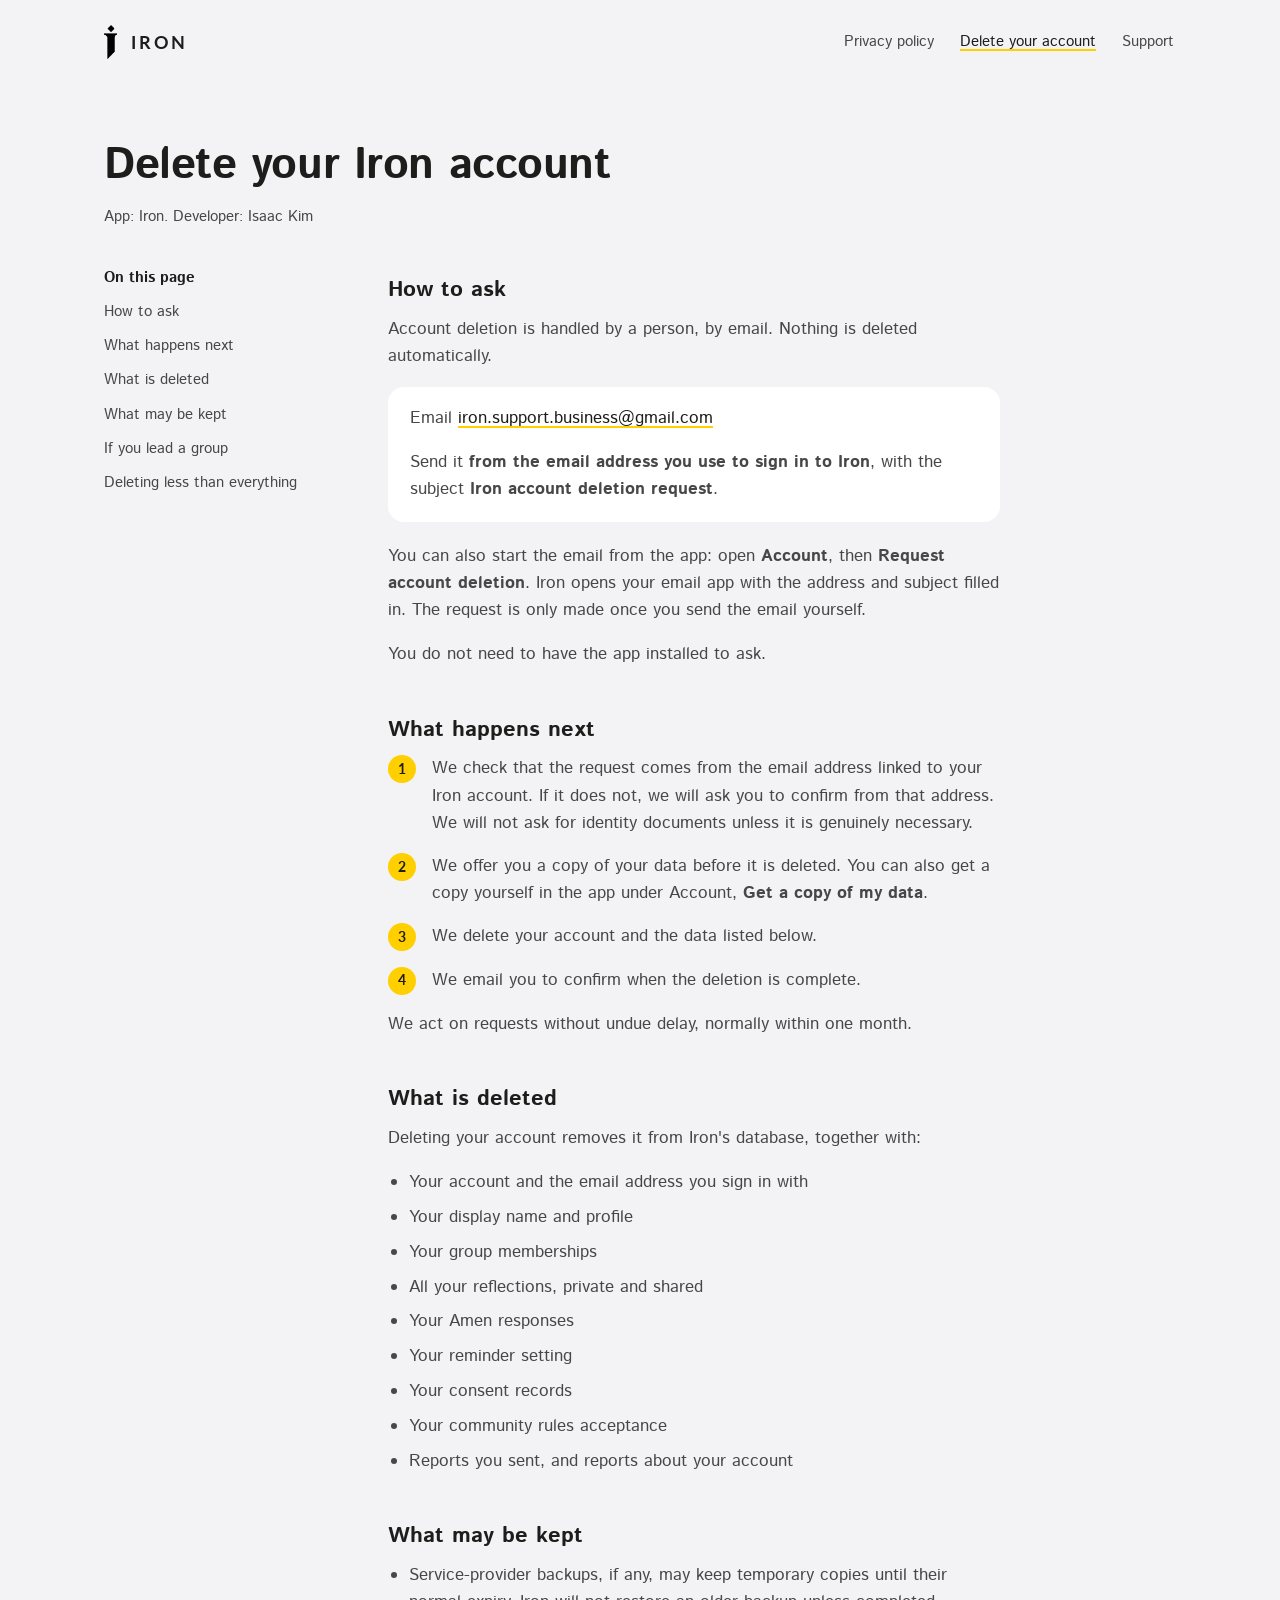
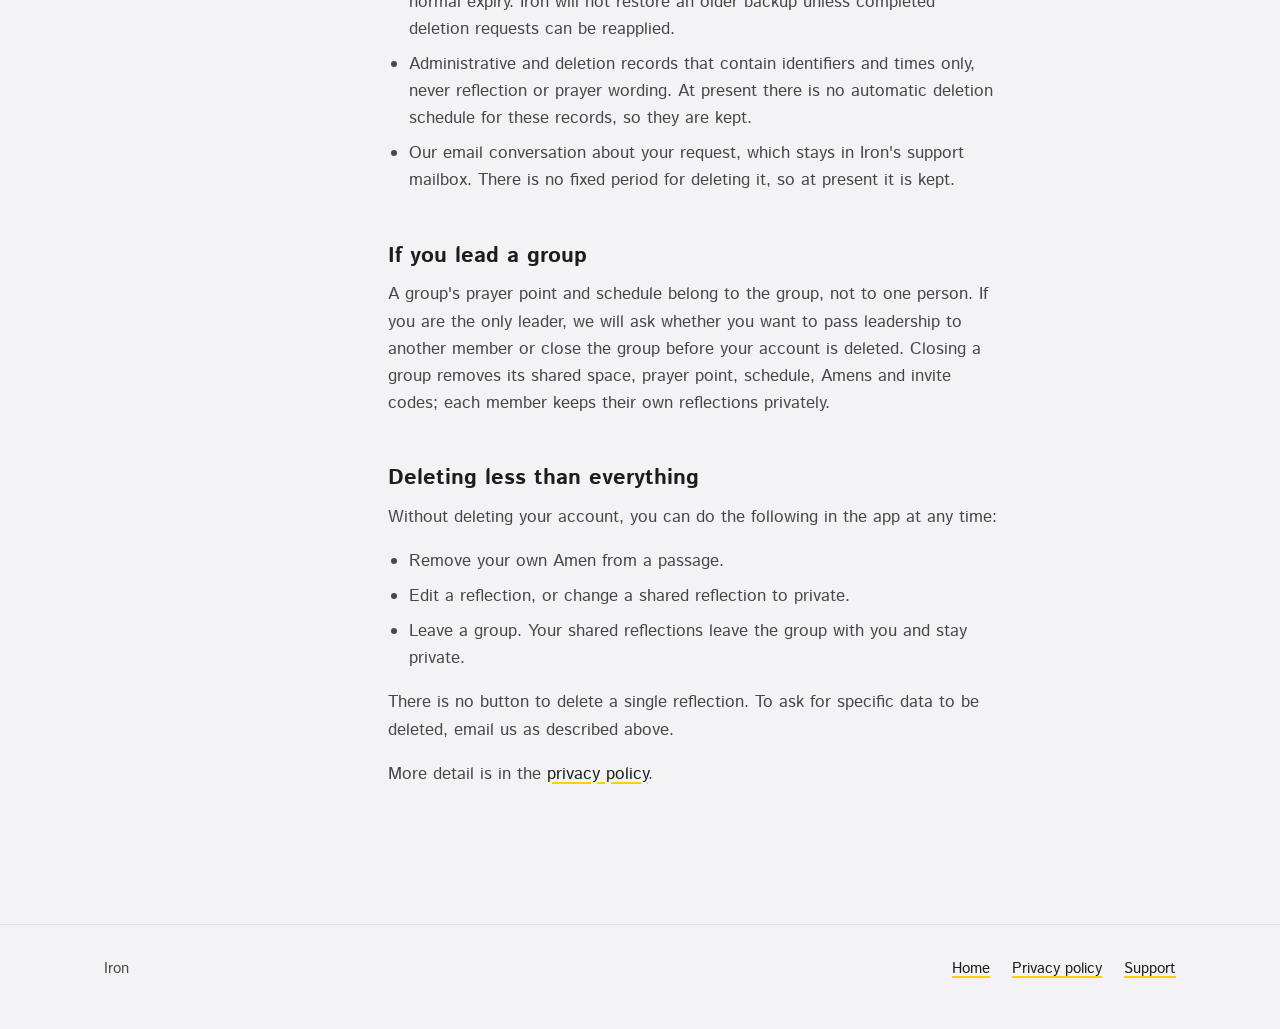
==== delete-account.html @ f94b92c8 "Publish Iron's public information, privacy policy and account-deletion pages Static site only: three" ====
<!doctype html>
<html lang="en">
<head>
<meta charset="utf-8">
<meta name="viewport" content="width=device-width, initial-scale=1">
<title>Delete your Iron account</title>
<meta name="description" content="How to ask for your Iron account and data to be deleted.">
<link rel="icon" type="image/png" href="assets/favicon.png">
<link rel="stylesheet" href="assets/site.css">
</head>
<body>
<a class="skip-link" href="#main">Skip to content</a>

<header class="site-header">
  <div class="wrap">
    <a class="brand" href="index.html" aria-label="Iron home">
      <img src="assets/logo.png" alt="" width="357" height="900">
      <span class="wordmark">Iron</span>
    </a>
    <nav class="site-nav" aria-label="Main">
      <ul>
        <li><a href="privacy.html">Privacy policy</a></li>
        <li><a href="delete-account.html" aria-current="page">Delete your account</a></li>
        <li><a href="index.html#support">Support</a></li>
      </ul>
    </nav>
  </div>
</header>

<main id="main">
  <div class="wrap doc-header">
    <h1>Delete your Iron account</h1>
    <p class="doc-meta">App: Iron. Developer: Isaac Kim</p>
  </div>

  <div class="wrap doc">
    <nav class="toc" aria-labelledby="toc-title">
      <h2 id="toc-title">On this page</h2>
      <ol>
        <li><a href="#request">How to ask</a></li>
        <li><a href="#next">What happens next</a></li>
        <li><a href="#deleted">What is deleted</a></li>
        <li><a href="#kept">What may be kept</a></li>
        <li><a href="#leaders">If you lead a group</a></li>
        <li><a href="#partial">Deleting less than everything</a></li>
      </ol>
    </nav>

    <div class="prose">

      <section id="request">
        <h2>How to ask</h2>
        <p>Account deletion is handled by a person, by email. Nothing is deleted automatically.</p>
        <div class="callout">
          <p>Email <a href="mailto:iron.support.business@gmail.com?subject=Iron%20account%20deletion%20request">iron.support.business@gmail.com</a></p>
          <p>Send it <strong>from the email address you use to sign in to Iron</strong>, with the subject <strong>Iron account deletion request</strong>.</p>
        </div>
        <p>You can also start the email from the app: open <strong>Account</strong>, then <strong>Request account deletion</strong>. Iron opens your email app with the address and subject filled in. The request is only made once you send the email yourself.</p>
        <p>You do not need to have the app installed to ask.</p>
      </section>

      <section id="next">
        <h2>What happens next</h2>
        <ol class="steps">
          <li>We check that the request comes from the email address linked to your Iron account. If it does not, we will ask you to confirm from that address. We will not ask for identity documents unless it is genuinely necessary.</li>
          <li>We offer you a copy of your data before it is deleted. You can also get a copy yourself in the app under Account, <strong>Get a copy of my data</strong>.</li>
          <li>We delete your account and the data listed below.</li>
          <li>We email you to confirm when the deletion is complete.</li>
        </ol>
        <p>We act on requests without undue delay, normally within one month.</p>
      </section>

      <section id="deleted">
        <h2>What is deleted</h2>
        <p>Deleting your account removes it from Iron's database, together with:</p>
        <ul>
          <li>Your account and the email address you sign in with</li>
          <li>Your display name and profile</li>
          <li>Your group memberships</li>
          <li>All your reflections, private and shared</li>
          <li>Your Amen responses</li>
          <li>Your reminder setting</li>
          <li>Your consent records</li>
          <li>Your community rules acceptance</li>
          <li>Reports you sent, and reports about your account</li>
        </ul>
      </section>

      <section id="kept">
        <h2>What may be kept</h2>
        <ul>
          <li>Service-provider backups, if any, may keep temporary copies until their normal expiry. Iron will not restore an older backup unless completed deletion requests can be reapplied.</li>
          <li>Administrative and deletion records that contain identifiers and times only, never reflection or prayer wording. At present there is no automatic deletion schedule for these records, so they are kept.</li>
          <li>Our email conversation about your request, which stays in Iron's support mailbox. There is no fixed period for deleting it, so at present it is kept.</li>
        </ul>
      </section>

      <section id="leaders">
        <h2>If you lead a group</h2>
        <p>A group's prayer point and schedule belong to the group, not to one person. If you are the only leader, we will ask whether you want to pass leadership to another member or close the group before your account is deleted. Closing a group removes its shared space, prayer point, schedule, Amens and invite codes; each member keeps their own reflections privately.</p>
      </section>

      <section id="partial">
        <h2>Deleting less than everything</h2>
        <p>Without deleting your account, you can do the following in the app at any time:</p>
        <ul>
          <li>Remove your own Amen from a passage.</li>
          <li>Edit a reflection, or change a shared reflection to private.</li>
          <li>Leave a group. Your shared reflections leave the group with you and stay private.</li>
        </ul>
        <p>There is no button to delete a single reflection. To ask for specific data to be deleted, email us as described above.</p>
        <p>More detail is in the <a href="privacy.html">privacy policy</a>.</p>
      </section>

    </div>
  </div>
</main>

<footer class="site-footer">
  <div class="wrap">
    <p>Iron</p>
    <ul>
      <li><a href="index.html">Home</a></li>
      <li><a href="privacy.html">Privacy policy</a></li>
      <li><a href="index.html#support">Support</a></li>
    </ul>
  </div>
</footer>
</body>
</html>
---- assets/site.css ----
@font-face {
  font-family: "Istok Web";
  src: url("fonts/istok-web-400.woff") format("woff");
  font-weight: 400;
  font-style: normal;
  font-display: swap;
}
@font-face {
  font-family: "Istok Web";
  src: url("fonts/istok-web-400-italic.woff") format("woff");
  font-weight: 400;
  font-style: italic;
  font-display: swap;
}
@font-face {
  font-family: "Istok Web";
  src: url("fonts/istok-web-700.woff") format("woff");
  font-weight: 700;
  font-style: normal;
  font-display: swap;
}
@font-face {
  font-family: "Lato";
  src: url("fonts/lato-700.woff") format("woff");
  font-weight: 700;
  font-style: normal;
  font-display: swap;
}

:root {
  
  --bg: #f3f3f5;
  --card: #ffffff;
  --card-dark: #2c2c2a;
  --input: #ebebeb;
  --yellow: #ffcf00;
  --yellow-soft: #f8d64e;
  --ink: #1d1d1b;
  --charcoal: #474747;
  --muted: #888880; 
  --muted-on-dark: #9e9c94;
  --on-dark: #f3f3f5;
  --hairline: #e3e3e0;
  --danger: #b4534b;

  
  --r-card: 28px;
  --r-card-lg: 36px;
  --r-card-sm: 16px;
  --r-pill: 999px;
  --screen: 24px;
  --gap: 12px;

  --font-body: "Istok Web", "Segoe UI", Roboto, "Helvetica Neue", Arial, sans-serif;
  --font-button: "Lato", "Istok Web", "Segoe UI", Roboto, Arial, sans-serif;

  --measure: 68ch;
  --page: 1120px;
  --ease: cubic-bezier(0.16, 1, 0.3, 1);

  color-scheme: light; 
}

*,
*::before,
*::after {
  box-sizing: border-box;
}

html {
  -webkit-text-size-adjust: 100%;
  text-size-adjust: 100%;
}

body {
  margin: 0;
  background: var(--bg);
  color: var(--charcoal);
  font-family: var(--font-body);
  font-size: 1.0625rem;
  line-height: 1.6;
  text-rendering: optimizeLegibility;
}

img {
  max-width: 100%;
  height: auto;
  display: block;
}

a {
  color: var(--ink);
  text-decoration-line: underline;
  text-decoration-color: var(--yellow);
  text-decoration-thickness: 2px;
  text-underline-offset: 3px;
}
a:hover {
  text-decoration-color: var(--ink);
}
:focus-visible {
  outline: 3px solid var(--ink);
  outline-offset: 3px;
  border-radius: 4px;
}

h1,
h2,
h3 {
  color: var(--ink);
  font-weight: 700;
  line-height: 1.2;
  margin: 0;
  text-wrap: balance;
}
p {
  margin: 0 0 1em;
}

.skip-link {
  position: absolute;
  left: 16px;
  top: -60px;
  background: var(--card);
  padding: 8px 16px;
  border-radius: var(--r-pill);
  z-index: 20;
}
.skip-link:focus {
  top: 12px;
}

.wrap {
  width: 100%;
  max-width: var(--page);
  margin: 0 auto;
  padding-inline: var(--screen);
}

.site-header {
  padding-block: 18px;
}
.site-header .wrap {
  display: flex;
  align-items: center;
  justify-content: space-between;
  gap: 16px 24px;
  flex-wrap: wrap;
  min-height: 48px;
}
.brand {
  display: inline-flex;
  align-items: center;
  gap: 14px;
  text-decoration: none;
  color: var(--ink);
}
.brand img {
  height: 34px;
  width: auto;
}
.wordmark {
  font-family: var(--font-button);
  font-weight: 700;
  text-transform: uppercase;
  font-size: 1.125rem;
  letter-spacing: 0.14em; 
}
.site-nav ul {
  display: flex;
  gap: 6px 22px;
  flex-wrap: wrap;
  list-style: none;
  margin: 0;
  padding: 0;
}
.site-nav a {
  display: inline-block;
  padding: 10px 2px;
  text-decoration: none;
  color: var(--charcoal);
  font-size: 0.9375rem;
}
.site-nav a:hover,
.site-nav a[aria-current="page"] {
  color: var(--ink);
  text-decoration: underline;
  text-decoration-color: var(--yellow);
  text-decoration-thickness: 2px;
}

.pill {
  display: inline-flex;
  align-items: center;
  justify-content: center;
  min-height: 48px;
  padding: 15px 32px;
  border-radius: var(--r-pill);
  font-family: var(--font-button);
  font-weight: 700;
  font-size: 0.9375rem;
  line-height: 1.2;
  white-space: nowrap;
  text-decoration: none;
  color: var(--charcoal);
  background: var(--yellow-soft);
  transition: transform 0.2s var(--ease), opacity 0.2s var(--ease);
}
.pill:active {
  transform: scale(0.98);
  opacity: 0.8;
}
.pill--white {
  background: var(--card);
  box-shadow: inset 0 0 0 1px var(--hairline);
}
.pill-row {
  display: flex;
  gap: var(--gap);
  flex-wrap: wrap;
}

.hero {
  padding-block: clamp(24px, 6vw, 72px) clamp(48px, 8vw, 96px);
}
.hero .wrap {
  display: grid;
  grid-template-columns: minmax(0, 1.15fr) minmax(0, 1fr);
  gap: clamp(32px, 6vw, 80px);
  align-items: center;
}
.hero h1 {
  font-size: clamp(2.1rem, 4.4vw, 3.4rem);
  letter-spacing: -0.015em;
  line-height: 1.12;
  max-width: 14ch;
}
.hero .lede {
  margin: 20px 0 32px;
  font-size: 1.1875rem;
  max-width: 40ch;
}
.quote-card {
  margin: 0;
  background: var(--card-dark);
  color: var(--on-dark);
  border-radius: var(--r-card);
  padding: clamp(28px, 4vw, 44px);
  display: grid;
  gap: 28px;
  justify-items: start;
}
.quote-card img {
  height: 76px;
  width: auto;
  filter: invert(96%);
}
.quote-card blockquote {
  margin: 0;
  font-style: italic;
  font-size: clamp(1.25rem, 2.2vw, 1.5rem);
  line-height: 1.5;
  color: var(--on-dark);
}
.quote-card .label {
  color: var(--yellow);
  font-size: 0.875rem;
}

@media (prefers-reduced-motion: no-preference) {
  .rise {
    animation: rise 0.7s var(--ease) both;
  }
  .rise--late {
    animation-delay: 0.12s;
  }
  @keyframes rise {
    from {
      opacity: 0;
      transform: translateY(12px);
    }
    to {
      opacity: 1;
      transform: none;
    }
  }
}

.section {
  padding-block: clamp(48px, 7vw, 88px);
}
.section h2 {
  font-size: clamp(1.6rem, 2.8vw, 2.1rem);
  margin-bottom: 14px;
}
.section-intro {
  max-width: var(--measure);
  margin-bottom: 36px;
}

.roles {
  display: grid;
  grid-template-columns: repeat(2, minmax(0, 1fr));
  gap: var(--gap);
}
.role {
  background: var(--card);
  border-radius: var(--r-card);
  padding: clamp(24px, 3vw, 36px);
}
.role h3 {
  font-size: 1.25rem;
  margin-bottom: 18px;
}
.role ol {
  margin: 0;
  padding: 0;
  list-style: none;
  counter-reset: step;
  display: grid;
  gap: 14px;
}
.role li {
  counter-increment: step;
  display: grid;
  grid-template-columns: 32px 1fr;
  gap: 12px;
  align-items: baseline;
}
.role li::before {
  content: counter(step);
  font-family: var(--font-button);
  font-weight: 700;
  font-size: 0.875rem;
  color: var(--ink);
  background: var(--yellow);
  border-radius: var(--r-pill);
  width: 28px;
  height: 28px;
  display: inline-grid;
  place-items: center;
  transform: translateY(-2px);
}

.leave-out {
  border-top: 1px solid var(--hairline);
}
.leave-out .wrap {
  display: grid;
  grid-template-columns: minmax(0, 1fr) minmax(0, 1.2fr);
  gap: clamp(24px, 5vw, 64px);
  align-items: start;
}
.chips {
  display: flex;
  flex-wrap: wrap;
  gap: 10px;
  list-style: none;
  padding: 0;
  margin: 6px 0 0;
}
.chips li {
  background: var(--card);
  border-radius: var(--r-pill);
  padding: 8px 18px;
  font-size: 0.9375rem;
  color: var(--ink);
}

.brief {
  background: var(--card);
  border-radius: var(--r-card-lg);
  padding: clamp(28px, 5vw, 56px);
  display: grid;
  grid-template-columns: minmax(0, 1fr) minmax(0, 1fr);
  gap: clamp(24px, 5vw, 64px);
}
.brief dl {
  margin: 0;
  display: grid;
  gap: 20px;
}
.brief dt {
  color: var(--ink);
  font-weight: 700;
}
.brief dd {
  margin: 2px 0 0;
}

.support {
  max-width: var(--measure);
}
.support h3 {
  font-size: 1.125rem;
  margin: 28px 0 6px;
}

.doc-header {
  padding-block: clamp(24px, 5vw, 56px) 8px;
}
.doc-header h1 {
  font-size: clamp(2rem, 4vw, 2.75rem);
  letter-spacing: -0.01em;
  margin-bottom: 12px;
}
.doc-meta {
  color: var(--charcoal);
  font-size: 0.9375rem;
  margin: 0;
}

.doc {
  display: grid;
  grid-template-columns: 220px minmax(0, var(--measure));
  gap: clamp(24px, 5vw, 72px);
  padding-block: 32px 96px;
  align-items: start;
}
.toc {
  position: sticky;
  top: 24px;
  font-size: 0.9375rem;
}
.toc h2 {
  font-size: 0.9375rem;
  margin-bottom: 10px;
}
.toc ol {
  list-style: none;
  margin: 0;
  padding: 0;
  display: grid;
  gap: 4px;
}
.toc a {
  display: block;
  padding: 5px 0;
  text-decoration: none;
  color: var(--charcoal);
  line-height: 1.35;
}
.toc a:hover {
  color: var(--ink);
  text-decoration: underline;
  text-decoration-color: var(--yellow);
}

.prose {
  text-align: left;
  min-width: 0;
}
.prose section {
  scroll-margin-top: 24px;
  padding-top: 8px;
  margin-bottom: 40px;
}
.prose h2 {
  font-size: 1.4rem;
  margin-bottom: 12px;
}
.prose h3 {
  font-size: 1.0625rem;
  margin: 20px 0 6px;
}
.prose ul,
.prose ol {
  padding-left: 1.25em;
  margin: 0 0 1em;
}
.prose li {
  margin-bottom: 0.45em;
}
.prose li::marker {
  color: var(--charcoal);
}
.callout {
  background: var(--card);
  border-radius: var(--r-card-sm);
  padding: 18px 22px;
  margin: 0 0 1.25em;
}
.callout > :last-child {
  margin-bottom: 0;
}
.steps {
  counter-reset: s;
  list-style: none;
  padding-left: 0 !important;
}
.steps > li {
  counter-increment: s;
  position: relative;
  padding-left: 44px;
  margin-bottom: 16px;
}
.steps > li::before {
  content: counter(s);
  position: absolute;
  left: 0;
  top: 0;
  width: 28px;
  height: 28px;
  border-radius: var(--r-pill);
  background: var(--yellow);
  color: var(--ink);
  font-family: var(--font-button);
  font-weight: 700;
  font-size: 0.875rem;
  display: grid;
  place-items: center;
}

.table-scroll {
  overflow-x: auto;
  margin: 0 0 1.25em;
  background: var(--card);
  border-radius: var(--r-card-sm);
}
table {
  border-collapse: collapse;
  width: 100%;
  min-width: 560px;
  font-size: 0.9375rem;
  line-height: 1.5;
}
th,
td {
  text-align: left;
  vertical-align: top;
  padding: 12px 16px;
}
thead th {
  color: var(--ink);
  border-bottom: 1px solid var(--hairline);
}
tbody tr + tr td,
tbody tr + tr th {
  border-top: 1px solid var(--hairline);
}
tbody th {
  color: var(--ink);
  font-weight: 700;
}

code,
.mono {
  font-family: ui-monospace, "SF Mono", Menlo, Consolas, monospace;
  font-size: 0.9em;
  background: var(--input);
  border-radius: 6px;
  padding: 1px 6px;
  overflow-wrap: anywhere;
}

.site-footer {
  border-top: 1px solid var(--hairline);
  padding-block: 32px 48px;
  font-size: 0.9375rem;
}
.site-footer .wrap {
  display: flex;
  flex-wrap: wrap;
  gap: 12px 32px;
  justify-content: space-between;
  align-items: center;
}
.site-footer ul {
  display: flex;
  flex-wrap: wrap;
  gap: 8px 22px;
  list-style: none;
  margin: 0;
  padding: 0;
}
.site-footer p {
  margin: 0;
}

@media (max-width: 767px) {
  :root {
    --screen: 20px;
  }
  .hero .wrap,
  .roles,
  .leave-out .wrap,
  .brief,
  .doc {
    grid-template-columns: minmax(0, 1fr);
  }
  .hero h1 {
    max-width: none;
  }
  .quote-card img {
    height: 56px;
  }
  .toc {
    position: static;
    background: var(--card);
    border-radius: var(--r-card-sm);
    padding: 16px 20px;
  }
  .pill {
    white-space: normal;
    text-align: center;
  }
}

@media (max-width: 380px) {
  :root {
    --screen: 16px;
  }
  .pill-row .pill {
    width: 100%;
  }
}

@media print {
  .site-nav,
  .toc,
  .skip-link {
    display: none;
  }
  body {
    background: #fff;
  }
}
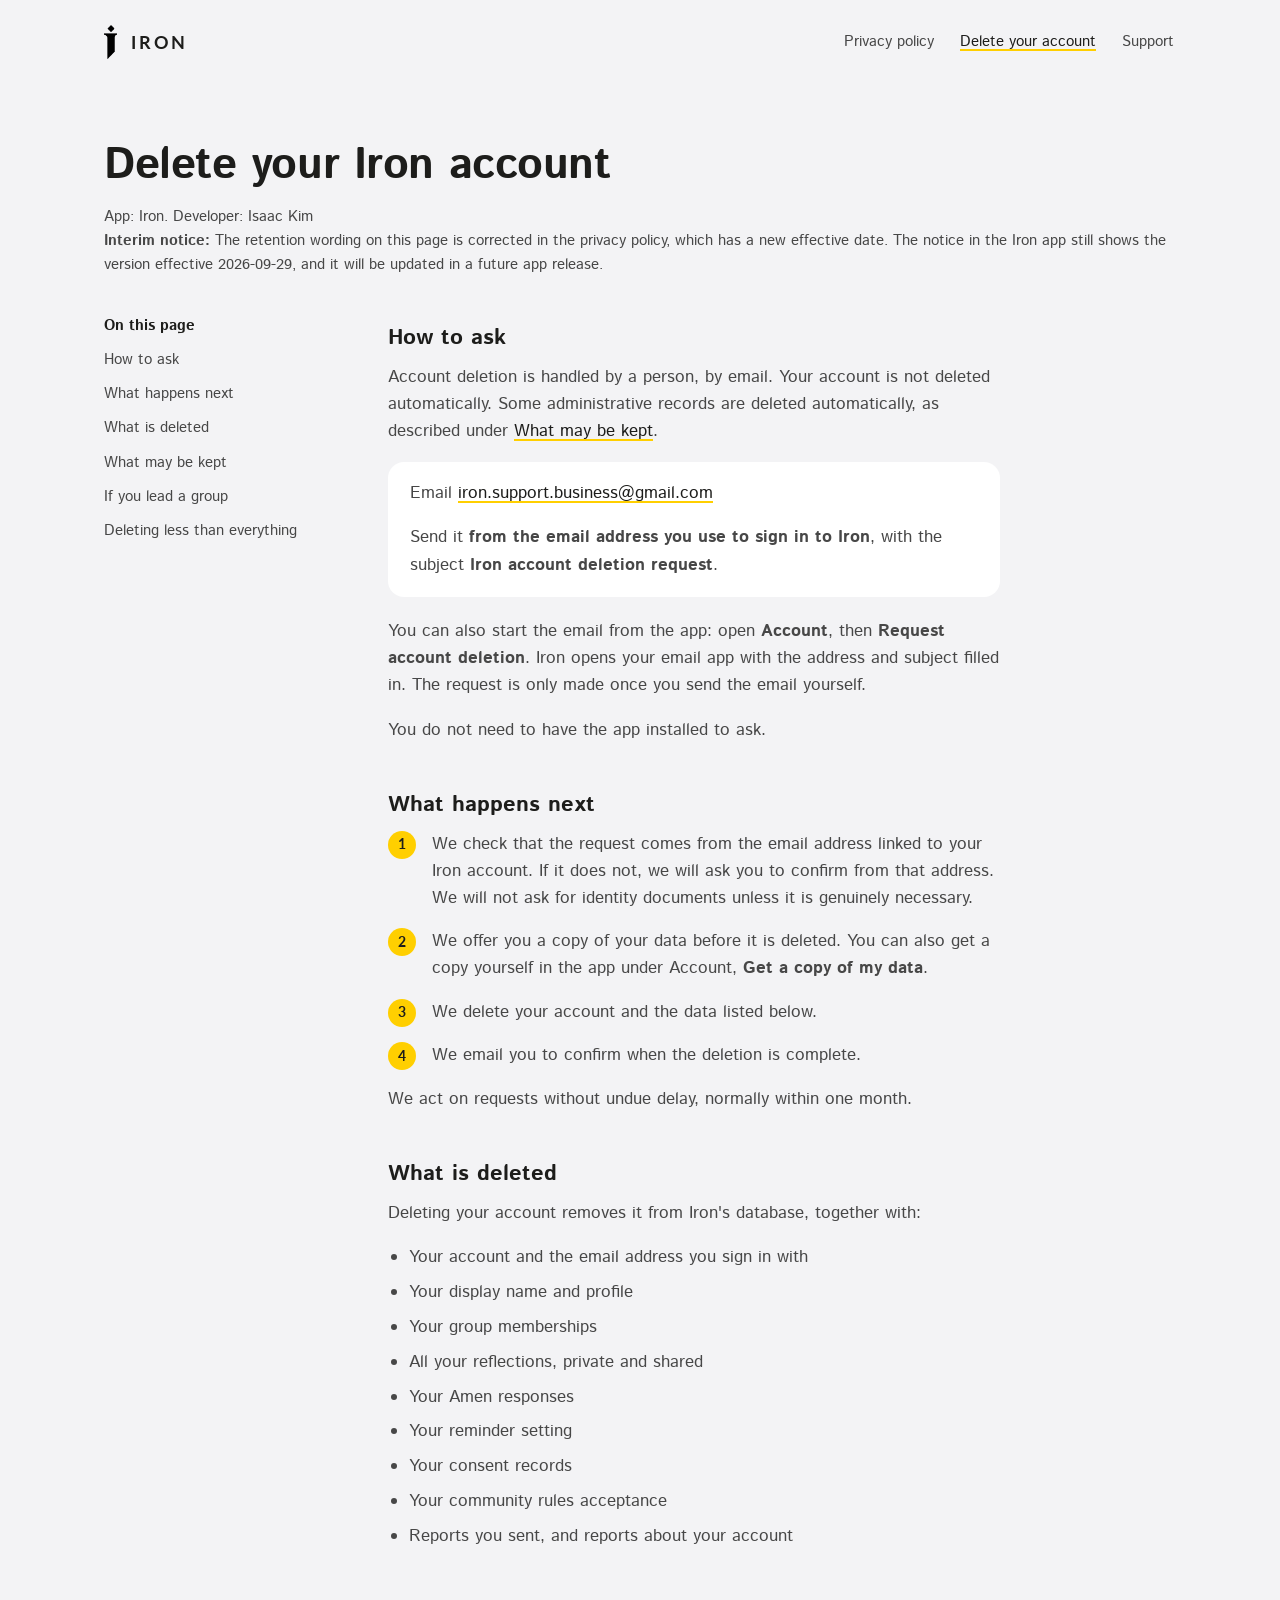
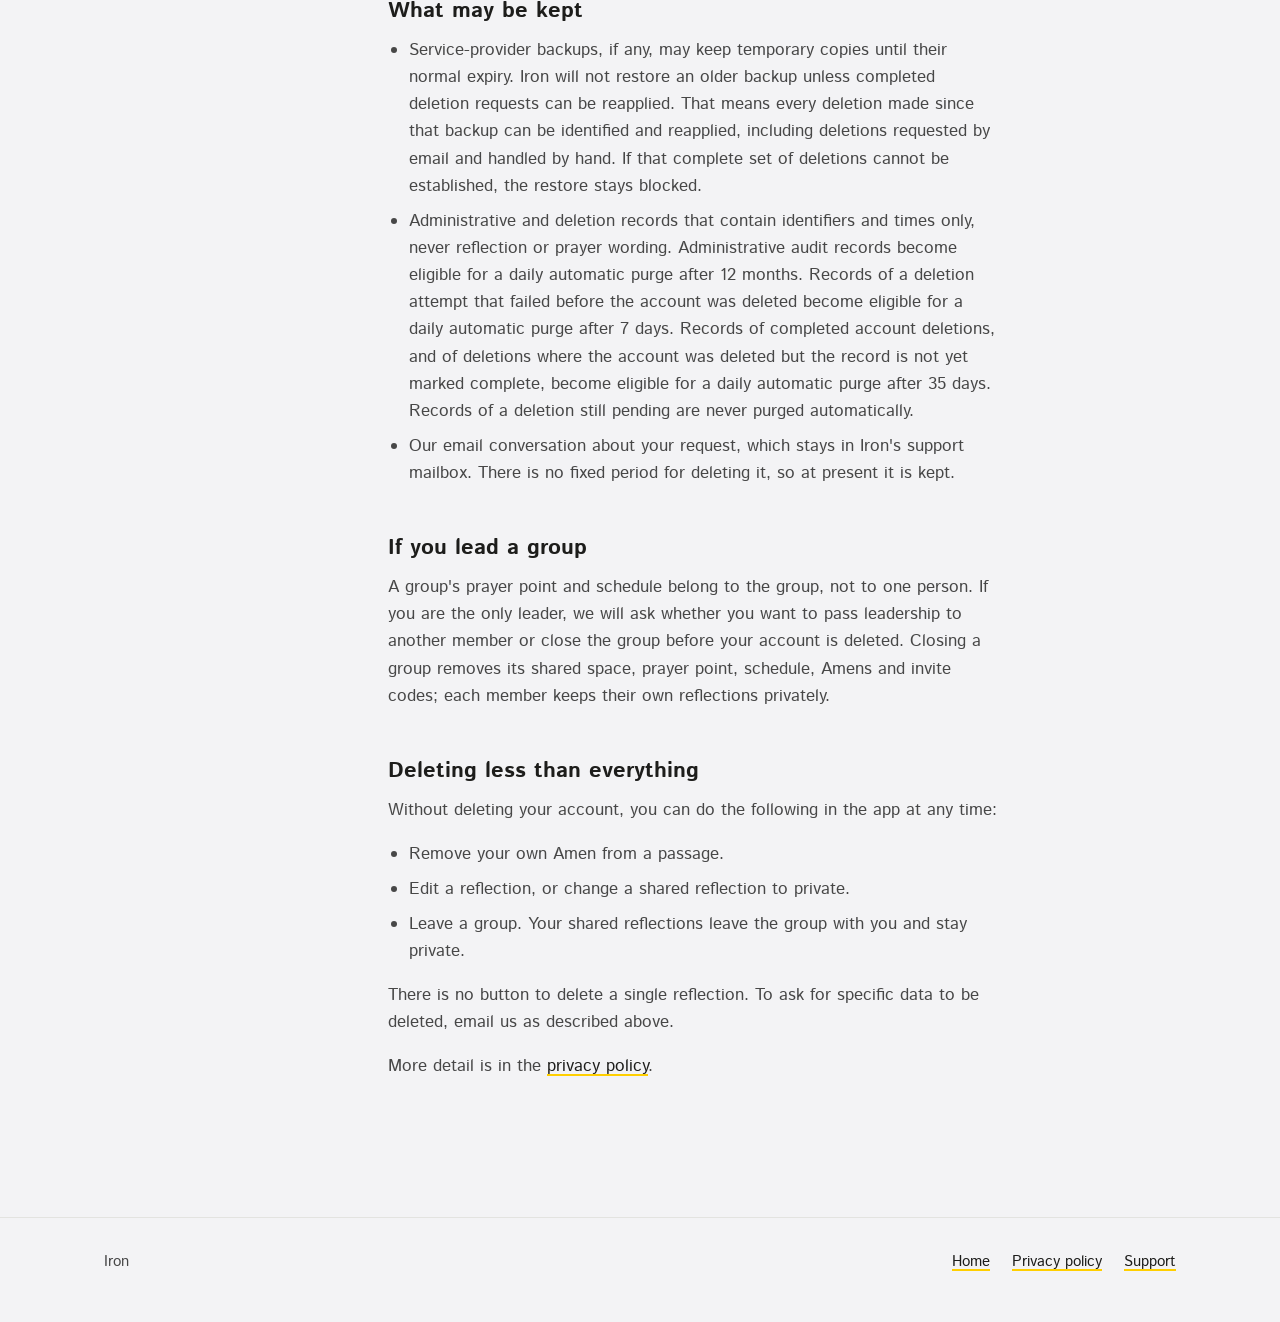
==== commit 98d65716: "Publish factual retention correction and interim app-notice note - Retention wording now states dail" ====
--- a/delete-account.html
+++ b/delete-account.html
@@ -31,6 +31,7 @@
   <div class="wrap doc-header">
     <h1>Delete your Iron account</h1>
     <p class="doc-meta">App: Iron. Developer: Isaac Kim</p>
+    <p class="doc-meta"><strong>Interim notice:</strong> The retention wording on this page is corrected in the privacy policy, which has a new effective date. The notice in the Iron app still shows the version effective 2026-09-29, and it will be updated in a future app release.</p>
   </div>
 
   <div class="wrap doc">
@@ -50,7 +51,7 @@
 
       <section id="request">
         <h2>How to ask</h2>
-        <p>Account deletion is handled by a person, by email. Nothing is deleted automatically.</p>
+        <p>Account deletion is handled by a person, by email. Your account is not deleted automatically. Some administrative records are deleted automatically, as described under <a href="#kept">What may be kept</a>.</p>
         <div class="callout">
           <p>Email <a href="mailto:iron.support.business@gmail.com?subject=Iron%20account%20deletion%20request">iron.support.business@gmail.com</a></p>
           <p>Send it <strong>from the email address you use to sign in to Iron</strong>, with the subject <strong>Iron account deletion request</strong>.</p>
@@ -89,8 +90,8 @@
       <section id="kept">
         <h2>What may be kept</h2>
         <ul>
-          <li>Service-provider backups, if any, may keep temporary copies until their normal expiry. Iron will not restore an older backup unless completed deletion requests can be reapplied.</li>
-          <li>Administrative and deletion records that contain identifiers and times only, never reflection or prayer wording. At present there is no automatic deletion schedule for these records, so they are kept.</li>
+          <li>Service-provider backups, if any, may keep temporary copies until their normal expiry. Iron will not restore an older backup unless completed deletion requests can be reapplied. That means every deletion made since that backup can be identified and reapplied, including deletions requested by email and handled by hand. If that complete set of deletions cannot be established, the restore stays blocked.</li>
+          <li>Administrative and deletion records that contain identifiers and times only, never reflection or prayer wording. Administrative audit records become eligible for a daily automatic purge after 12 months. Records of a deletion attempt that failed before the account was deleted become eligible for a daily automatic purge after 7 days. Records of completed account deletions, and of deletions where the account was deleted but the record is not yet marked complete, become eligible for a daily automatic purge after 35 days. Records of a deletion still pending are never purged automatically.</li>
           <li>Our email conversation about your request, which stays in Iron's support mailbox. There is no fixed period for deleting it, so at present it is kept.</li>
         </ul>
       </section>
--- a/assets/site.css
+++ b/assets/site.css
@@ -56,7 +56,8 @@
 
   --measure: 68ch;
   --page: 1120px;
-  --ease: cubic-bezier(0.16, 1, 0.3, 1);
+  --content: 880px; 
+  --rhythm: clamp(56px, 8vw, 96px); 
 
   color-scheme: light; 
 }
@@ -204,10 +205,13 @@
   text-decoration: none;
   color: var(--charcoal);
   background: var(--yellow-soft);
-  transition: transform 0.2s var(--ease), opacity 0.2s var(--ease);
-}
+  transition: opacity 0.15s ease;
+}
+.pill:hover {
+  opacity: 0.9;
+}
+
 .pill:active {
-  transform: scale(0.98);
   opacity: 0.8;
 }
 .pill--white {
@@ -219,83 +223,168 @@
   gap: var(--gap);
   flex-wrap: wrap;
 }
-
-.hero {
-  padding-block: clamp(24px, 6vw, 72px) clamp(48px, 8vw, 96px);
-}
-.hero .wrap {
-  display: grid;
-  grid-template-columns: minmax(0, 1.15fr) minmax(0, 1fr);
-  gap: clamp(32px, 6vw, 80px);
+@media (prefers-reduced-motion: reduce) {
+  .pill {
+    transition: none;
+  }
+}
+
+.sr-only {
+  position: absolute;
+  width: 1px;
+  height: 1px;
+  padding: 0;
+  margin: -1px;
+  overflow: hidden;
+  clip: rect(0 0 0 0);
+  white-space: nowrap;
+  border: 0;
+}
+
+.week-card,
+.roles,
+.chips,
+.brief,
+.facts,
+.support {
+  max-width: var(--content);
+  margin-inline: auto;
+}
+.section {
+  padding-top: var(--rhythm);
+}
+.section-head {
+  max-width: 40rem;
+  margin: 0 auto clamp(28px, 4vw, 44px);
+  text-align: center;
+}
+.section h2 {
+  font-size: clamp(1.625rem, 1.3rem + 1.4vw, 2.125rem);
+  letter-spacing: -0.01em;
+  margin-bottom: 12px;
+}
+.section-head h2:only-child {
+  margin-bottom: 0;
+}
+.section-head p {
+  margin: 0;
+  text-wrap: balance;
+}
+
+.intro {
+  padding-top: clamp(32px, 6vw, 72px);
+  text-align: center;
+}
+.intro .wrap {
+  display: flex;
+  flex-direction: column;
   align-items: center;
 }
-.hero h1 {
-  font-size: clamp(2.1rem, 4.4vw, 3.4rem);
+.intro-mark {
+  height: clamp(56px, 6vw, 72px);
+  width: auto;
+  margin-bottom: clamp(24px, 3.5vw, 36px);
+}
+.intro h1 {
+  font-size: clamp(2rem, 1.2rem + 3.6vw, 3.5rem);
   letter-spacing: -0.015em;
   line-height: 1.12;
-  max-width: 14ch;
-}
-.hero .lede {
+  max-width: 15ch;
+}
+.lede {
   margin: 20px 0 32px;
-  font-size: 1.1875rem;
-  max-width: 40ch;
-}
-.quote-card {
-  margin: 0;
+  font-size: clamp(1.0625rem, 1rem + 0.3vw, 1.1875rem);
+  max-width: 42ch;
+  text-wrap: balance;
+}
+.availability {
+  margin: 18px 0 0;
+  font-size: 0.9375rem;
+  color: var(--charcoal);
+  text-wrap: balance;
+}
+
+.week-card {
+  margin-block: 0 var(--gap);
   background: var(--card-dark);
   color: var(--on-dark);
   border-radius: var(--r-card);
-  padding: clamp(28px, 4vw, 44px);
+  padding: clamp(26px, 4vw, 40px) clamp(16px, 4vw, 40px);
+  text-align: center;
+}
+.week-label {
+  display: block;
+  margin: 0;
+  color: var(--yellow);
+  font-weight: 700;
+  font-size: 0.9375rem;
+}
+.week-strip {
+  list-style: none;
+  margin: 22px auto 0;
+  padding: 0;
+  max-width: 520px;
   display: grid;
-  gap: 28px;
-  justify-items: start;
-}
-.quote-card img {
-  height: 76px;
-  width: auto;
-  filter: invert(96%);
-}
-.quote-card blockquote {
-  margin: 0;
+  grid-template-columns: repeat(7, minmax(0, 1fr));
+}
+.week-strip li {
+  display: flex;
+  flex-direction: column;
+  align-items: center;
+  gap: 10px;
+  padding-block: 4px;
+}
+.week-strip li::after,
+.key::before {
+  content: "";
+  flex: none;
+  width: 10px;
+  height: 10px;
+  border-radius: 50%;
+  box-shadow: inset 0 0 0 1.5px var(--muted-on-dark);
+}
+.week-strip .is-reading::after,
+.key--reading::before {
+  background: var(--yellow);
+  box-shadow: none;
+}
+.day {
+  font-family: var(--font-button);
+  font-weight: 700;
+  font-size: 0.9375rem;
+  line-height: 1.2;
+  color: var(--muted-on-dark);
+}
+.is-reading .day {
+  color: var(--on-dark);
+}
+.week-key {
+  display: flex;
+  flex-wrap: wrap;
+  justify-content: center;
+  gap: 6px 24px;
+  margin: 20px 0 0;
+  font-size: 0.9375rem;
+  color: var(--on-dark);
+}
+.key {
+  display: inline-flex;
+  align-items: center;
+  gap: 8px;
+}
+.week-prayer {
+  max-width: 34rem;
+  margin: 26px auto 0;
+  padding-top: 24px;
+  border-top: 1px solid var(--charcoal);
+}
+.week-prayer p:last-child {
+  margin: 8px 0 0;
   font-style: italic;
-  font-size: clamp(1.25rem, 2.2vw, 1.5rem);
+  font-size: clamp(1.0625rem, 1rem + 0.4vw, 1.25rem);
   line-height: 1.5;
   color: var(--on-dark);
-}
-.quote-card .label {
-  color: var(--yellow);
-  font-size: 0.875rem;
-}
-
-@media (prefers-reduced-motion: no-preference) {
-  .rise {
-    animation: rise 0.7s var(--ease) both;
-  }
-  .rise--late {
-    animation-delay: 0.12s;
-  }
-  @keyframes rise {
-    from {
-      opacity: 0;
-      transform: translateY(12px);
-    }
-    to {
-      opacity: 1;
-      transform: none;
-    }
-  }
-}
-
-.section {
-  padding-block: clamp(48px, 7vw, 88px);
-}
-.section h2 {
-  font-size: clamp(1.6rem, 2.8vw, 2.1rem);
-  margin-bottom: 14px;
-}
-.section-intro {
-  max-width: var(--measure);
-  margin-bottom: 36px;
+  text-wrap: balance;
 }
 
 .roles {
@@ -341,23 +430,21 @@
   place-items: center;
   transform: translateY(-2px);
 }
-
-.leave-out {
-  border-top: 1px solid var(--hairline);
-}
-.leave-out .wrap {
-  display: grid;
-  grid-template-columns: minmax(0, 1fr) minmax(0, 1.2fr);
-  gap: clamp(24px, 5vw, 64px);
-  align-items: start;
-}
+.week-note {
+  max-width: 52ch;
+  margin: 28px auto 0;
+  text-align: center;
+  text-wrap: balance;
+}
+
 .chips {
   display: flex;
   flex-wrap: wrap;
+  justify-content: center;
   gap: 10px;
   list-style: none;
   padding: 0;
-  margin: 6px 0 0;
+  margin-block: 0;
 }
 .chips li {
   background: var(--card);
@@ -375,6 +462,9 @@
   grid-template-columns: minmax(0, 1fr) minmax(0, 1fr);
   gap: clamp(24px, 5vw, 64px);
 }
+.brief h2 {
+  margin-bottom: 14px;
+}
 .brief dl {
   margin: 0;
   display: grid;
@@ -388,12 +478,809 @@
   margin: 2px 0 0;
 }
 
+.facts {
+  margin-block: 0;
+  display: grid;
+  grid-template-columns: repeat(2, minmax(0, 1fr));
+  gap: clamp(28px, 5vw, 64px);
+  text-align: center;
+}
+.facts dt {
+  color: var(--ink);
+  font-weight: 700;
+  font-size: 1.125rem;
+}
+.facts dt::before {
+  content: "";
+  display: block;
+  width: 32px;
+  height: 3px;
+  margin: 0 auto 14px;
+  border-radius: 2px;
+  background: var(--yellow);
+}
+.facts dd {
+  max-width: 34ch;
+  margin: 6px auto 0;
+  text-wrap: balance;
+}
+
 .support {
   max-width: var(--measure);
 }
 .support h3 {
   font-size: 1.125rem;
   margin: 28px 0 6px;
+}
+
+.closing {
+  padding-block: var(--rhythm);
+  text-align: center;
+}
+.closing figure {
+  margin: 0;
+}
+.closing figure::before {
+  content: "";
+  display: block;
+  width: 6px;
+  height: 6px;
+  margin: 0 auto 22px;
+  border-radius: 50%;
+  background: var(--yellow);
+}
+.closing blockquote {
+  max-width: 32ch;
+  margin: 0 auto;
+  font-style: italic;
+  font-size: clamp(1.25rem, 1.1rem + 0.8vw, 1.5rem);
+  line-height: 1.5;
+  color: var(--ink);
+}
+
+.sprite {
+  position: absolute;
+  width: 0;
+  height: 0;
+  overflow: hidden;
+}
+
+.hl {
+  background-image: linear-gradient(transparent 56%, rgba(255, 207, 0, 0.4) 56%);
+  background-repeat: no-repeat;
+  background-size: 100% 100%;
+  border-radius: 0.12em;
+  padding-inline: 0.06em;
+  -webkit-box-decoration-break: clone;
+  box-decoration-break: clone;
+}
+
+.b-hero {
+  padding-top: clamp(28px, 5vw, 64px);
+  text-align: center;
+}
+.b-hero .wrap {
+  display: flex;
+  flex-direction: column;
+  align-items: center;
+}
+.b-status {
+  margin: 0 0 22px;
+  padding: 6px 16px;
+  border-radius: var(--r-pill);
+  background: var(--card);
+  box-shadow: inset 0 0 0 1px var(--hairline);
+  color: var(--charcoal);
+  font-size: 0.9375rem;
+  line-height: 1.4;
+}
+.b-hero h1 {
+  font-size: clamp(2rem, 1.1rem + 3.9vw, 3.75rem);
+  letter-spacing: -0.02em;
+  line-height: 1.1;
+  max-width: 17ch;
+}
+.b-hero .lede {
+  margin: 22px 0 30px;
+  max-width: 46ch;
+}
+
+.story {
+  --s: 0.7;
+  --bezel: 9px;
+  padding-top: clamp(36px, 6vw, 72px);
+}
+.story-grid {
+  display: grid;
+  justify-items: center;
+  row-gap: 28px;
+  max-width: var(--page);
+  margin: 0 auto;
+  padding-inline: var(--screen);
+}
+.phone-figure {
+  margin: 0;
+  display: grid;
+  justify-items: center;
+  gap: 16px;
+}
+.phone-figure figcaption {
+  max-width: 32ch;
+  font-size: 0.9375rem;
+  line-height: 1.45;
+  color: var(--charcoal);
+  text-align: center;
+  text-wrap: balance;
+}
+.phone {
+  padding: var(--bezel);
+  background: var(--ink);
+  border-radius: calc(46px * var(--s) + var(--bezel));
+}
+.phone-viewport {
+  position: relative;
+  width: calc(360px * var(--s));
+  height: calc(800px * var(--s));
+  overflow: hidden;
+  border-radius: calc(46px * var(--s));
+  background: var(--bg);
+}
+
+.phone-viewport::after {
+  content: "";
+  position: absolute;
+  z-index: 2;
+  top: calc(9px * var(--s));
+  left: calc(50% - 5px * var(--s));
+  width: calc(10px * var(--s));
+  height: calc(10px * var(--s));
+  border-radius: 50%;
+  background: var(--ink);
+}
+.screens {
+  position: relative;
+  width: 360px;
+  height: 800px;
+  transform: scale(var(--s));
+  transform-origin: 0 0;
+}
+
+.no-js .screens {
+  display: flex;
+  overflow-x: auto;
+  scroll-snap-type: x mandatory;
+  overscroll-behavior-x: contain;
+}
+.no-js .screen {
+  flex: 0 0 360px;
+  scroll-snap-align: start;
+}
+.js .screen {
+  position: absolute;
+  inset: 0;
+  visibility: hidden;
+  opacity: 0;
+}
+.js .screen.is-active {
+  visibility: visible;
+  opacity: 1;
+}
+
+.screen {
+  width: 360px;
+  height: 800px;
+  display: flex;
+  flex-direction: column;
+  overflow: hidden;
+  background: var(--bg);
+  color: var(--charcoal);
+  font-family: var(--font-body);
+  font-size: 15px;
+  line-height: 1.45;
+  text-align: left;
+}
+.screen p {
+  margin: 0;
+}
+.screen svg {
+  fill: none;
+  stroke: currentColor;
+  stroke-width: 2;
+  stroke-linecap: round;
+  stroke-linejoin: round;
+}
+.a-status {
+  flex: none;
+  height: 30px;
+  padding: 0 24px;
+  display: flex;
+  align-items: center;
+  justify-content: space-between;
+  font-family: var(--font-button);
+  font-weight: 700;
+  font-size: 12px;
+  color: var(--ink);
+}
+.a-status-icons {
+  display: flex;
+  align-items: center;
+  gap: 6px;
+}
+.a-status-icons::before {
+  content: "";
+  border-left: 11px solid transparent;
+  border-bottom: 11px solid var(--ink);
+}
+.a-status-icons::after {
+  content: "";
+  width: 17px;
+  height: 9px;
+  border-radius: 2px;
+  background: var(--ink);
+}
+.a-page {
+  flex: 1;
+  min-height: 0;
+  padding: 8px 24px 0;
+}
+.screen .a-cap {
+  font-size: 12px;
+  color: var(--muted);
+}
+.screen .a-center {
+  text-align: center;
+}
+.screen .a-title28 {
+  font-weight: 700;
+  font-size: 28px;
+  color: var(--ink);
+}
+.screen .a-title16 {
+  margin: 20px 0 8px;
+  font-weight: 700;
+  font-size: 16px;
+  color: var(--ink);
+}
+.a-days {
+  display: flex;
+  justify-content: space-between;
+  padding: 0 4px;
+  margin-bottom: 8px;
+}
+.a-days span {
+  width: 36px;
+  height: 36px;
+  border-radius: 50%;
+  display: grid;
+  place-items: center;
+  background: var(--input);
+  color: var(--muted);
+  font-family: var(--font-button);
+  font-weight: 700;
+  font-size: 12px;
+}
+.a-days .on {
+  background: var(--yellow);
+  color: var(--ink);
+}
+.a-card {
+  background: var(--card);
+  border-radius: 28px;
+}
+.a-rows {
+  margin-top: 10px;
+  padding: 8px 20px;
+}
+.a-row {
+  display: flex;
+  align-items: center;
+  padding: 13px 0;
+}
+.a-row + .a-row {
+  border-top: 1px solid var(--hairline);
+}
+.a-row .a-cap:first-child {
+  width: 64px;
+  flex: none;
+}
+.a-ref16 {
+  flex: 1;
+  font-weight: 700;
+  font-style: italic;
+  font-size: 16px;
+  line-height: 24px;
+  color: var(--ink);
+}
+.a-eye {
+  width: 18px;
+  height: 18px;
+  margin-left: 14px;
+  color: var(--ink);
+}
+.screen .a-gap10 {
+  margin-top: 10px;
+}
+.screen .a-gap12 {
+  margin-top: 12px;
+}
+.a-input {
+  min-height: 58px;
+  padding: 18px;
+  font-size: 15px;
+  line-height: 22px;
+  color: var(--ink);
+}
+.screen .a-sharing {
+  margin: 12px 0 6px 6px;
+}
+.screen .a-placeholder {
+  color: var(--muted);
+}
+.a-pills {
+  display: flex;
+  gap: 10px;
+}
+.a-pill {
+  display: inline-block;
+  padding: 9px 22px;
+  border-radius: 999px;
+  font-family: var(--font-button);
+  font-weight: 700;
+  font-size: 13px;
+  line-height: 1.45;
+  color: var(--charcoal);
+}
+.a-pill--yellow {
+  background: var(--yellow-soft);
+}
+.a-pill--white {
+  background: var(--card);
+  box-shadow: inset 0 0 0 1px var(--hairline);
+}
+.a-pill--dark {
+  background: var(--charcoal);
+  color: var(--on-dark);
+}
+.a-tabbar {
+  flex: none;
+  display: flex;
+  justify-content: space-around;
+  padding: 14px 4px 20px;
+  background: var(--bg);
+}
+.a-tabbar span {
+  position: relative;
+  display: flex;
+  flex-direction: column;
+  align-items: center;
+  gap: 4px;
+  min-width: 56px;
+  font-size: 11px;
+  color: var(--muted);
+}
+.a-tabbar svg {
+  width: 24px;
+  height: 24px;
+}
+.a-tabbar .on {
+  color: var(--ink);
+}
+.a-tabbar .on::before {
+  content: "";
+  position: absolute;
+  top: -7px;
+  width: 4px;
+  height: 4px;
+  border-radius: 50%;
+  background: var(--yellow);
+}
+
+.a-sheet {
+  flex: 1;
+  min-height: 0;
+  margin: 8px 24px 16px;
+  padding: 14px 24px 18px;
+  display: flex;
+  flex-direction: column;
+  border-radius: 36px;
+  background: var(--card);
+}
+.a-sheet-top {
+  display: flex;
+  align-items: center;
+}
+.a-back {
+  font-weight: 700;
+  font-size: 28px;
+  line-height: 30px;
+  color: var(--ink);
+}
+.a-sheet-top .a-label {
+  flex: 1;
+  margin-right: 20px;
+  text-align: center;
+}
+.a-label {
+  font-family: var(--font-button);
+  font-weight: 700;
+  font-size: 14px;
+  color: var(--ink);
+}
+.screen .a-ref30 {
+  margin-top: 2px;
+  font-weight: 700;
+  font-style: italic;
+  font-size: 30px;
+  line-height: 40px;
+  color: var(--ink);
+  text-align: center;
+}
+.screen .a-cap11 {
+  margin-top: 4px;
+  font-size: 11px;
+  color: var(--muted);
+  text-align: center;
+}
+.screen .a-scripture {
+  margin-top: 16px;
+  font-style: italic;
+  font-size: 15px;
+  line-height: 27px;
+  color: var(--charcoal);
+}
+.a-vn {
+  font-style: normal;
+  font-weight: 700;
+  font-size: 11px;
+  color: var(--muted);
+}
+.a-hl {
+  background: rgba(255, 207, 0, 0.4);
+}
+.a-hl .a-vn {
+  color: var(--ink);
+}
+.screen .a-attr {
+  margin-top: 16px;
+  font-size: 11px;
+  color: var(--muted);
+  text-align: center;
+}
+.a-actions {
+  margin-top: auto;
+  padding-top: 12px;
+  display: flex;
+  justify-content: center;
+  gap: 14px;
+}
+.a-actions .a-pill--dark {
+  padding-inline: 30px;
+}
+.a-actions .a-pill--yellow {
+  padding-inline: 34px;
+}
+
+.a-header {
+  position: relative;
+  display: flex;
+  align-items: center;
+  justify-content: center;
+  padding: 10px 0;
+}
+.a-hi {
+  font-weight: 700;
+  font-size: 20px;
+  color: var(--ink);
+}
+.a-avatar {
+  position: absolute;
+  right: 0;
+  width: 30px;
+  height: 30px;
+  border-radius: 50%;
+  display: grid;
+  place-items: center;
+  background: var(--yellow);
+  color: var(--ink);
+  font-family: var(--font-button);
+  font-weight: 700;
+  font-size: 12.6px;
+}
+.a-week {
+  display: flex;
+  margin-top: 10px;
+  padding: 0 4px;
+}
+.a-week span {
+  flex: 1;
+  display: flex;
+  flex-direction: column;
+  align-items: center;
+}
+.a-week b {
+  font-weight: 400;
+  font-size: 12px;
+  color: var(--muted);
+}
+
+.a-week i {
+  font-style: normal;
+  font-family: var(--font-button);
+  font-weight: 700;
+  font-size: 15px;
+  line-height: 1.3;
+  color: var(--muted);
+}
+.a-week em {
+  width: 5px;
+  height: 5px;
+  margin-top: 4px;
+  border-radius: 50%;
+}
+.a-week .today b,
+.a-week .today i {
+  color: var(--ink);
+}
+.a-week .today em {
+  background: var(--yellow);
+}
+
+.a-week .sched em {
+  background: #c9c7be;
+}
+.a-prayer {
+  margin-top: 16px;
+  padding: 26px 28px;
+  border-radius: 28px;
+  background: var(--card-dark);
+  text-align: center;
+}
+.screen .a-prayer-h {
+  font-weight: 700;
+  font-size: 15px;
+  line-height: 20px;
+  color: var(--yellow);
+}
+.screen .a-prayer-x {
+  margin: 16px 0 20px;
+  font-style: italic;
+  font-size: 17px;
+  line-height: 27px;
+  color: var(--on-dark);
+}
+.a-today {
+  margin-top: 14px;
+  padding: 26px 22px;
+  text-align: center;
+}
+.screen .a-ref32 {
+  margin-top: 6px;
+  font-weight: 700;
+  font-style: italic;
+  font-size: 32px;
+  line-height: 42px;
+  color: var(--ink);
+}
+.screen .a-done {
+  margin: 2px 0 14px;
+}
+
+.step {
+  max-width: 34rem;
+  text-align: center;
+}
+.step h3 {
+  font-size: clamp(1.375rem, 1.1rem + 1vw, 1.875rem);
+  letter-spacing: -0.01em;
+  margin-bottom: 10px;
+}
+.step p {
+  margin: 0;
+}
+.step .step-num {
+  width: 32px;
+  height: 32px;
+  margin: 0 auto 14px;
+  display: grid;
+  place-items: center;
+  border-radius: 50%;
+  background: var(--yellow);
+  color: var(--ink);
+  font-family: var(--font-button);
+  font-weight: 700;
+  font-size: 0.9375rem;
+}
+.story-tabs {
+  display: inline-flex;
+  gap: 4px;
+  padding: 4px;
+  border-radius: var(--r-pill);
+  background: var(--input);
+}
+.story-tabs[hidden] {
+  display: none;
+}
+.story-tabs button {
+  appearance: none;
+  min-height: 44px;
+  padding: 0 18px;
+  display: inline-flex;
+  align-items: center;
+  gap: 8px;
+  border: 0;
+  border-radius: var(--r-pill);
+  background: transparent;
+  color: var(--charcoal);
+  font: 700 0.9375rem/1 var(--font-button);
+  cursor: pointer;
+}
+.story-tabs button span {
+  width: 22px;
+  height: 22px;
+  display: grid;
+  place-items: center;
+  border-radius: 50%;
+  box-shadow: inset 0 0 0 1.5px currentColor;
+  font-size: 0.8125rem;
+}
+.story-tabs [aria-selected="true"],
+.story-tabs [aria-current="step"] {
+  background: var(--card);
+  color: var(--ink);
+}
+.story-tabs [aria-selected="true"] span,
+.story-tabs [aria-current="step"] span {
+  background: var(--yellow);
+  box-shadow: none;
+}
+
+.story--tabs .step:not(.is-current),
+.story--tabs .step-num {
+  display: none;
+}
+.story-note {
+  max-width: 52ch;
+  margin: clamp(28px, 4vw, 48px) auto 0;
+  padding-inline: var(--screen);
+  text-align: center;
+  text-wrap: balance;
+}
+
+@media (min-width: 1024px) {
+  .story {
+    --s: 0.8;
+    --bezel: 10px;
+  }
+  .story-grid {
+    grid-template-columns: minmax(0, 1fr) auto minmax(0, 1fr);
+    column-gap: clamp(40px, 6vw, 96px);
+    align-items: start;
+    justify-items: stretch;
+  }
+  .phone-figure {
+    grid-column: 2;
+    grid-row: 1 / span 3;
+    position: sticky;
+    top: max(16px, calc(50svh - (800px * var(--s) + 2 * var(--bezel) + 112px) / 2));
+  }
+  .step {
+    min-height: 78svh;
+    max-width: 23rem;
+    display: flex;
+    flex-direction: column;
+    justify-content: center;
+    text-align: left;
+  }
+  .step .step-num {
+    margin-inline: 0;
+  }
+  .step--plan,
+  .step--pray {
+    grid-column: 1;
+    justify-self: end;
+  }
+  .step--read {
+    grid-column: 3;
+    justify-self: start;
+  }
+  .step--plan { grid-row: 1; }
+  .step--read { grid-row: 2; }
+  .step--pray { grid-row: 3; }
+  .story--scroll .step:not(.is-current) .step-num {
+    background: transparent;
+    box-shadow: inset 0 0 0 1.5px var(--charcoal);
+  }
+}
+@media (min-width: 1024px) and (max-height: 820px) {
+  .story { --s: 0.68; }
+}
+@media (min-width: 1024px) and (max-height: 700px) {
+  .story { --s: 0.58; }
+}
+@media (min-width: 600px) and (max-width: 1023px) {
+  .story { --s: 0.78; }
+}
+@media (max-width: 380px) {
+  .story-tabs button {
+    padding: 0 12px;
+  }
+}
+@media (max-width: 359px) {
+  .story {
+    --s: 0.6;
+    --bezel: 7px;
+  }
+}
+
+@media (prefers-reduced-motion: no-preference) {
+  .b-hero .wrap > * {
+    animation: b-rise 0.8s cubic-bezier(0.2, 0.7, 0.2, 1) both;
+  }
+  .b-hero .wrap > :nth-child(2) { animation-delay: 0.08s; }
+  .b-hero .wrap > :nth-child(3) { animation-delay: 0.16s; }
+  .b-hero .wrap > :nth-child(4) { animation-delay: 0.24s; }
+  .b-hero .hl {
+    background-size: 0 100%;
+    animation: b-mark 0.9s cubic-bezier(0.6, 0, 0.2, 1) 0.9s forwards;
+  }
+  .phone {
+    animation: b-phone 1.1s cubic-bezier(0.2, 0.7, 0.2, 1) 0.3s both;
+  }
+  .js .screen {
+    transform: translateY(14px);
+    transition: opacity 0.45s ease, transform 0.6s cubic-bezier(0.2, 0.7, 0.2, 1), visibility 0s linear 0.45s;
+  }
+  .js .screen.is-active {
+    transform: none;
+    transition-delay: 0s;
+  }
+  .js .is-active .a-days .on {
+    animation: a-fill 0.45s ease both;
+    animation-delay: calc(0.3s + var(--i) * 0.15s);
+  }
+  .js .is-active .a-row {
+    animation: a-in 0.5s ease both;
+    animation-delay: calc(0.6s + var(--i) * 0.12s);
+  }
+  .js .is-active .a-hl {
+    animation: a-mark 0.7s ease 0.7s both;
+  }
+  .js .is-active .a-prayer-x {
+    animation: a-in 0.6s ease 0.35s both;
+  }
+  .js .is-active .a-done {
+    animation: a-in 0.5s ease 0.85s both;
+  }
+  .story--tabs .step.is-current {
+    animation: a-in 0.4s ease both;
+  }
+  .reveals .reveal {
+    opacity: 0;
+    transform: translateY(18px);
+    transition: opacity 0.7s cubic-bezier(0.2, 0.7, 0.2, 1), transform 0.7s cubic-bezier(0.2, 0.7, 0.2, 1);
+  }
+  .reveals .reveal.is-visible {
+    opacity: 1;
+    transform: none;
+  }
+  @keyframes b-rise {
+    from { opacity: 0; transform: translateY(14px); }
+  }
+  @keyframes b-phone {
+    from { opacity: 0; transform: translateY(48px); }
+  }
+  @keyframes b-mark {
+    to { background-size: 100% 100%; }
+  }
+  @keyframes a-fill {
+    from { background: var(--input); color: var(--muted); }
+  }
+  @keyframes a-in {
+    from { opacity: 0; transform: translateY(8px); }
+  }
+  @keyframes a-mark {
+    from { background-color: transparent; }
+  }
 }
 
 .doc-header {
@@ -581,18 +1468,11 @@
   :root {
     --screen: 20px;
   }
-  .hero .wrap,
   .roles,
-  .leave-out .wrap,
   .brief,
+  .facts,
   .doc {
     grid-template-columns: minmax(0, 1fr);
-  }
-  .hero h1 {
-    max-width: none;
-  }
-  .quote-card img {
-    height: 56px;
   }
   .toc {
     position: static;
@@ -613,6 +1493,9 @@
   .pill-row .pill {
     width: 100%;
   }
+  .day {
+    font-size: 0.8125rem;
+  }
 }
 
 @media print {
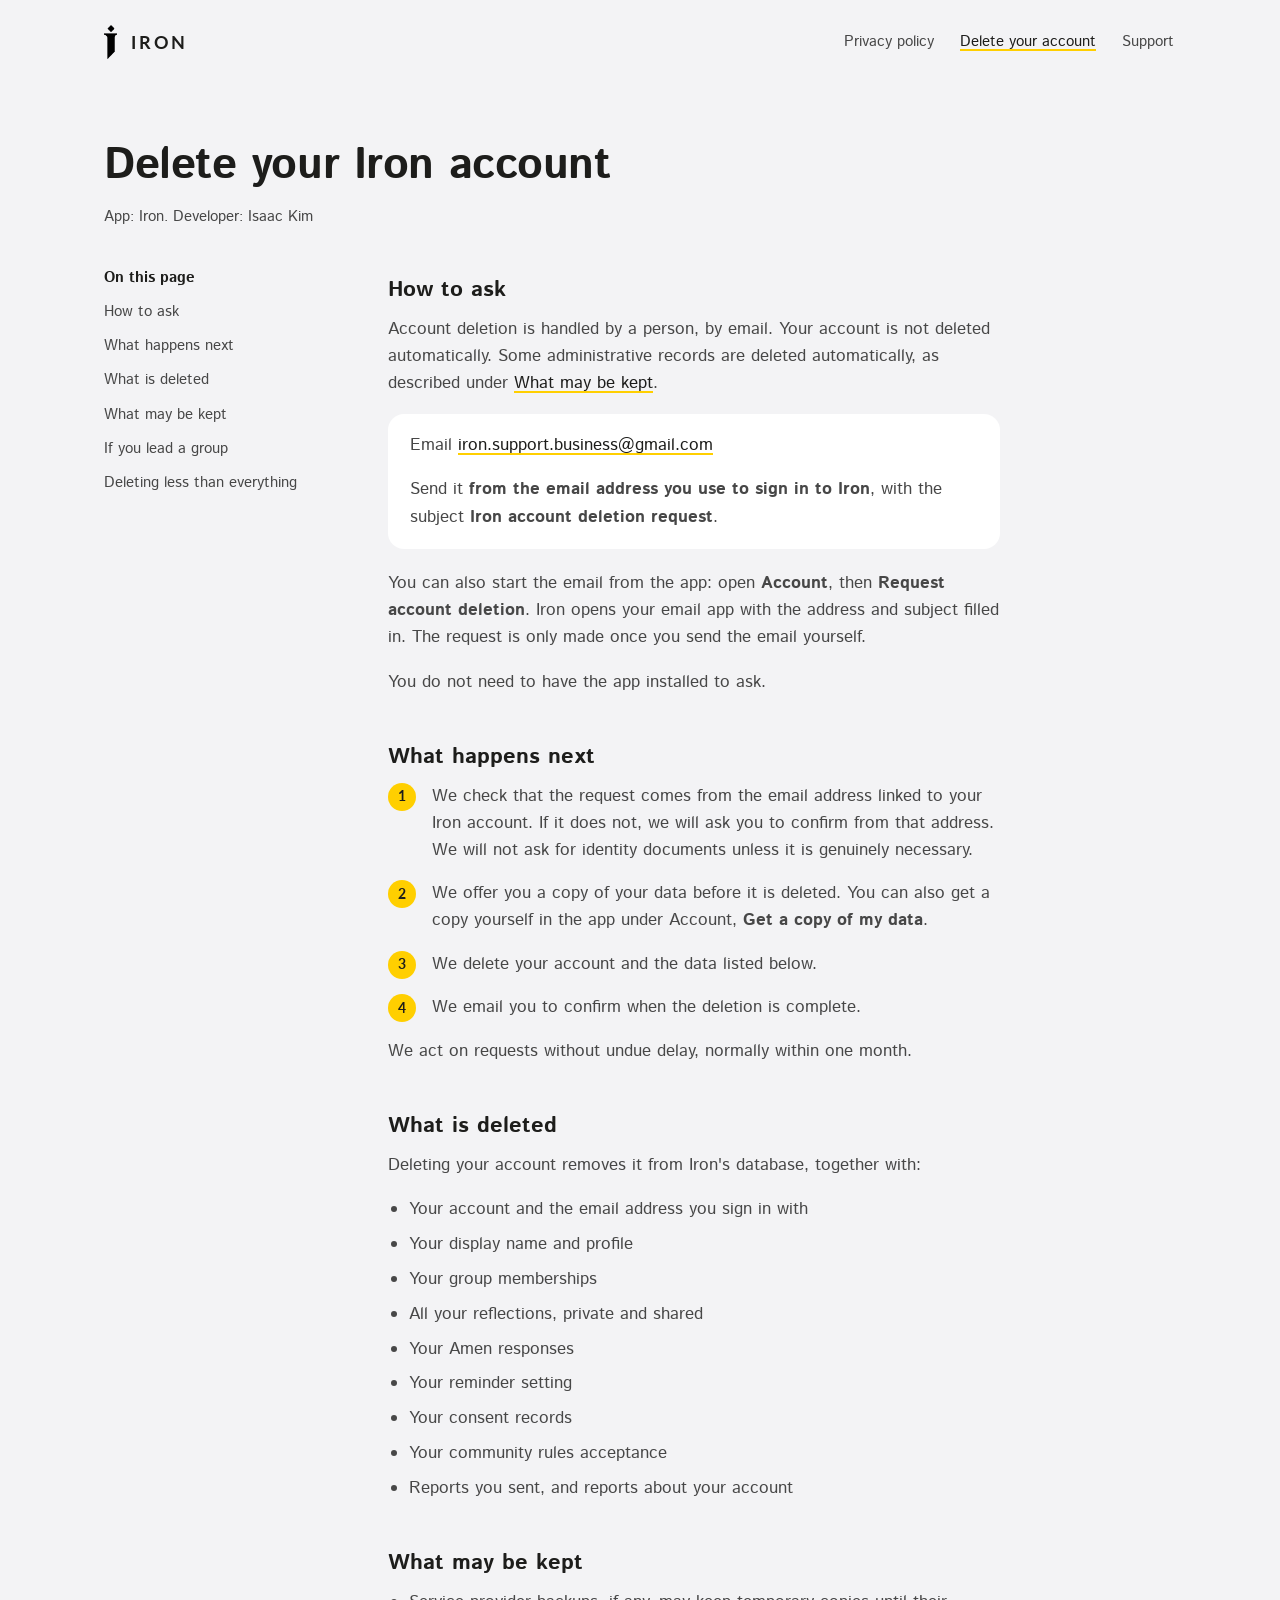
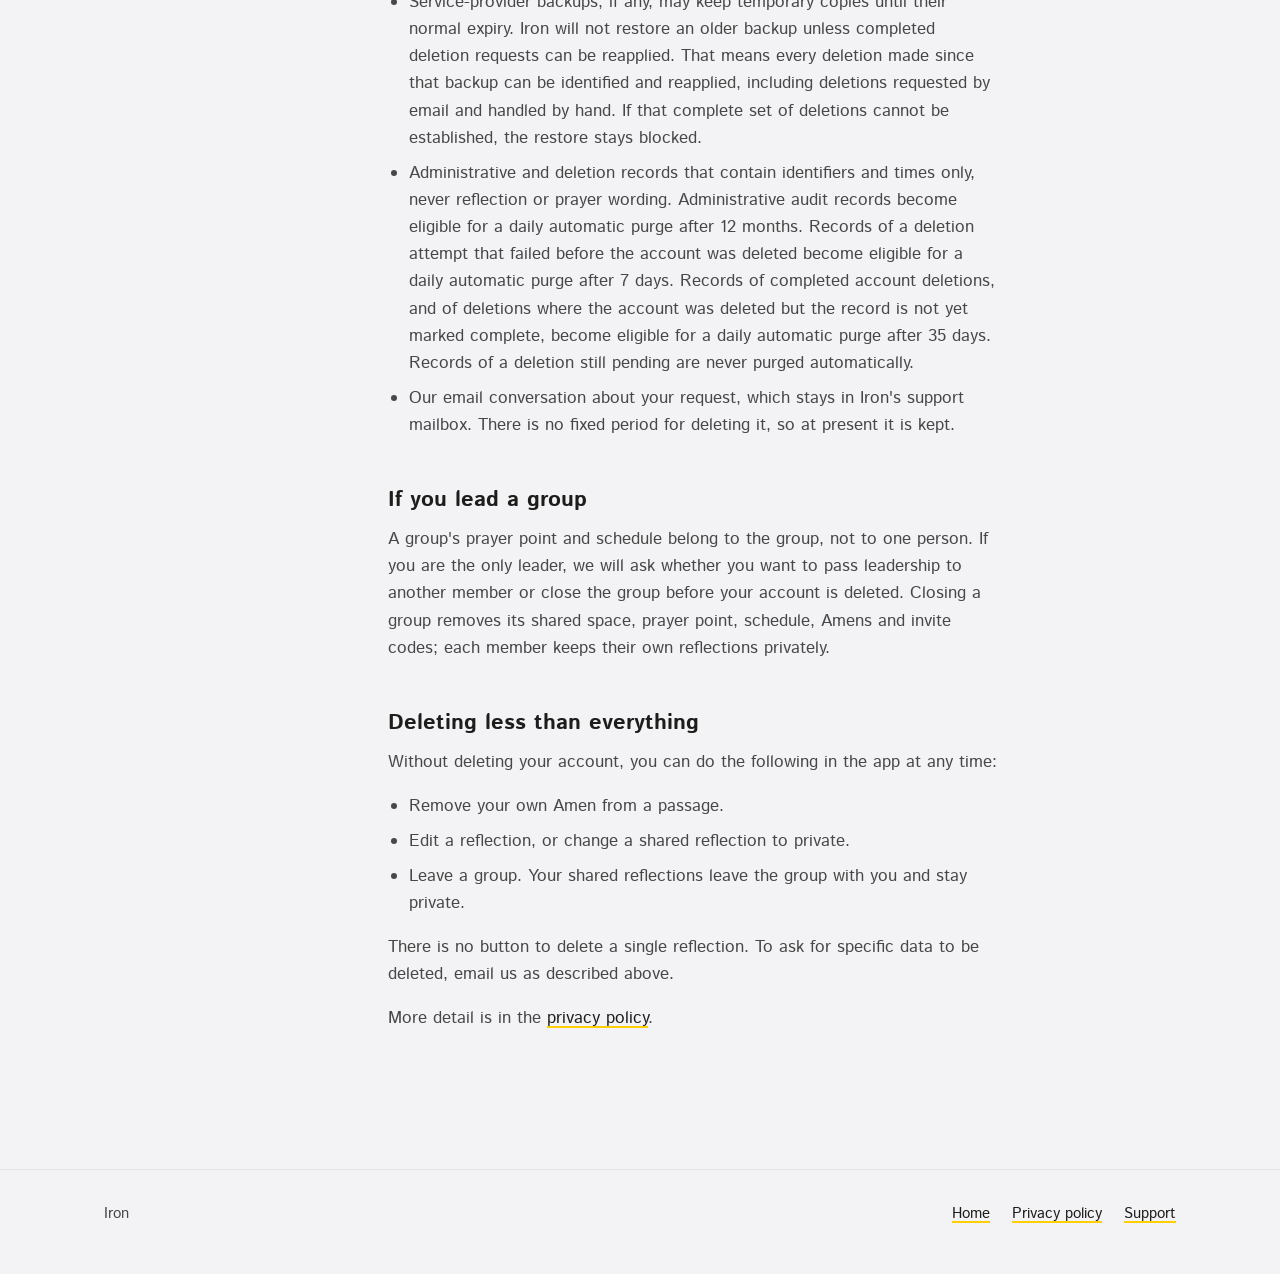
==== commit c58e3f2c: "Remove the interim app-notice note now that the app shows the 2026-10-06 notice Co-Authored-By: Clau" ====
--- a/delete-account.html
+++ b/delete-account.html
@@ -31,7 +31,6 @@
   <div class="wrap doc-header">
     <h1>Delete your Iron account</h1>
     <p class="doc-meta">App: Iron. Developer: Isaac Kim</p>
-    <p class="doc-meta"><strong>Interim notice:</strong> The retention wording on this page is corrected in the privacy policy, which has a new effective date. The notice in the Iron app still shows the version effective 2026-09-29, and it will be updated in a future app release.</p>
   </div>
 
   <div class="wrap doc">
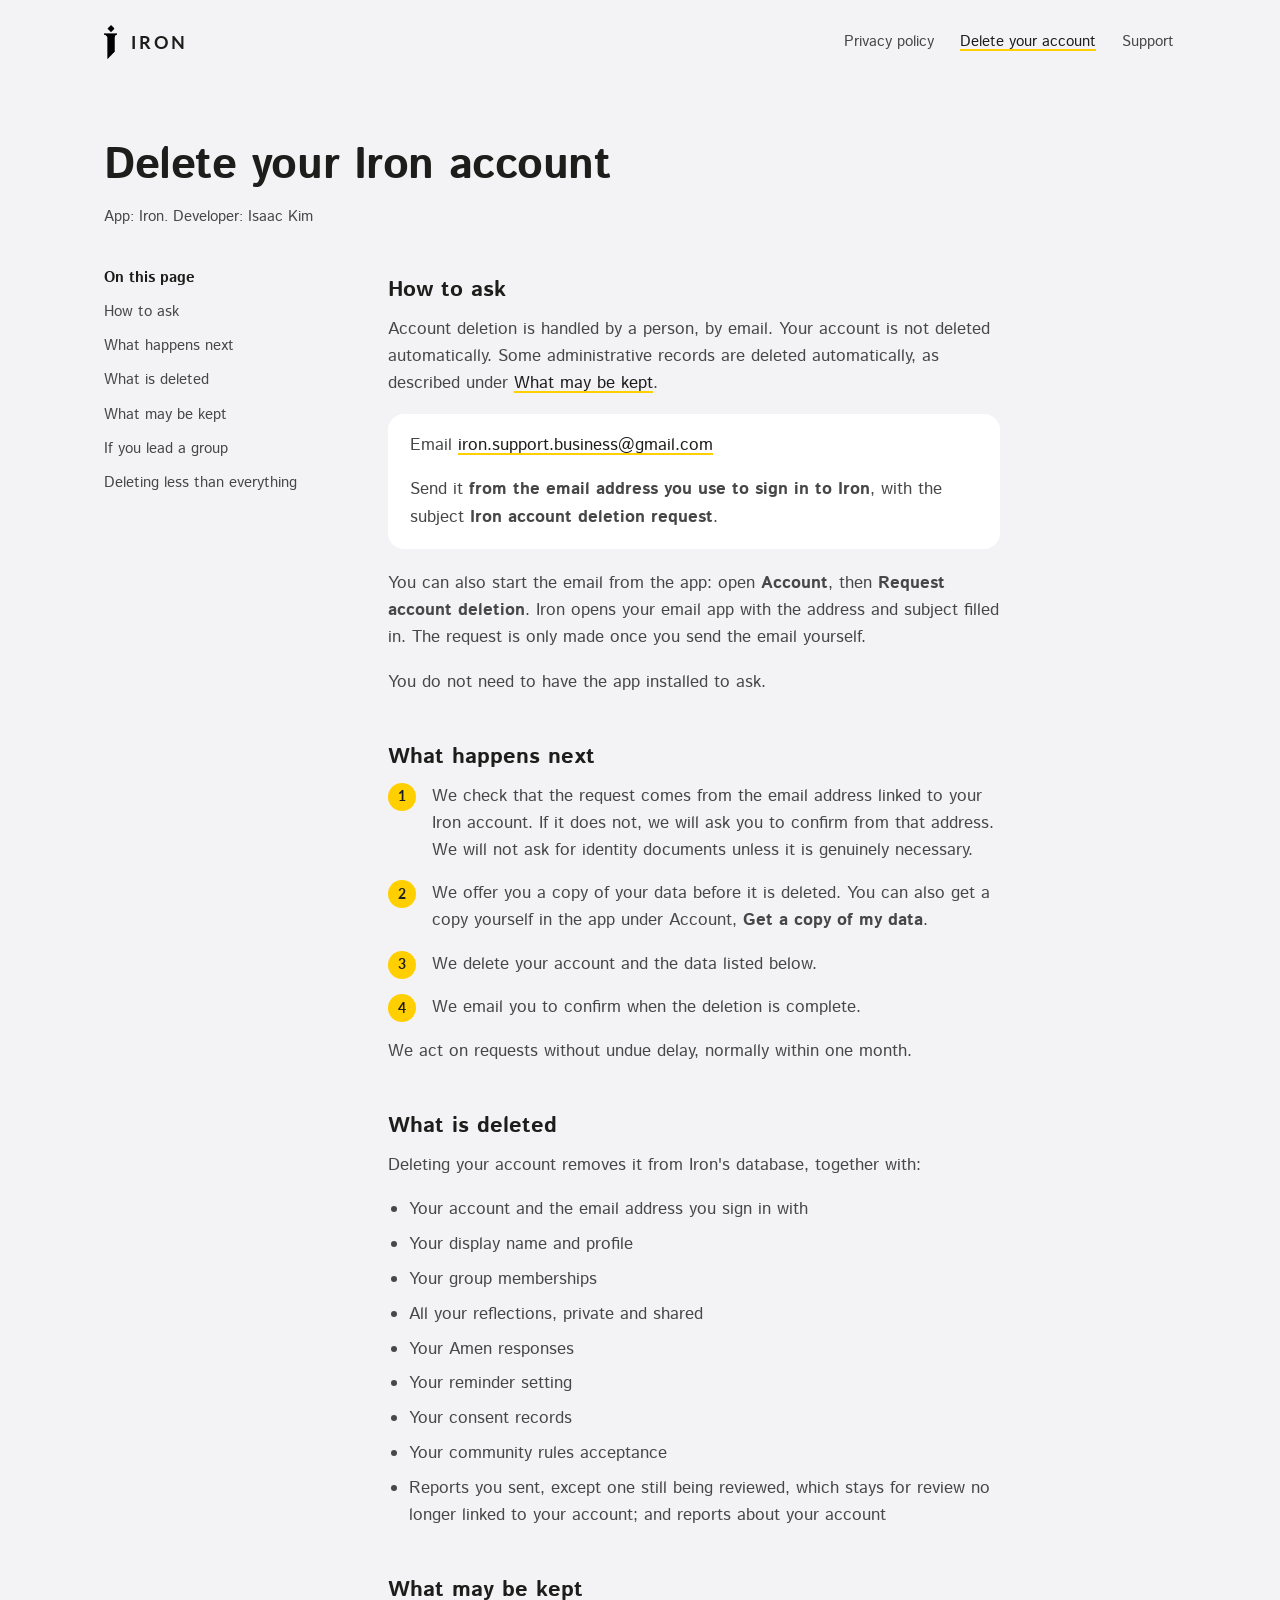
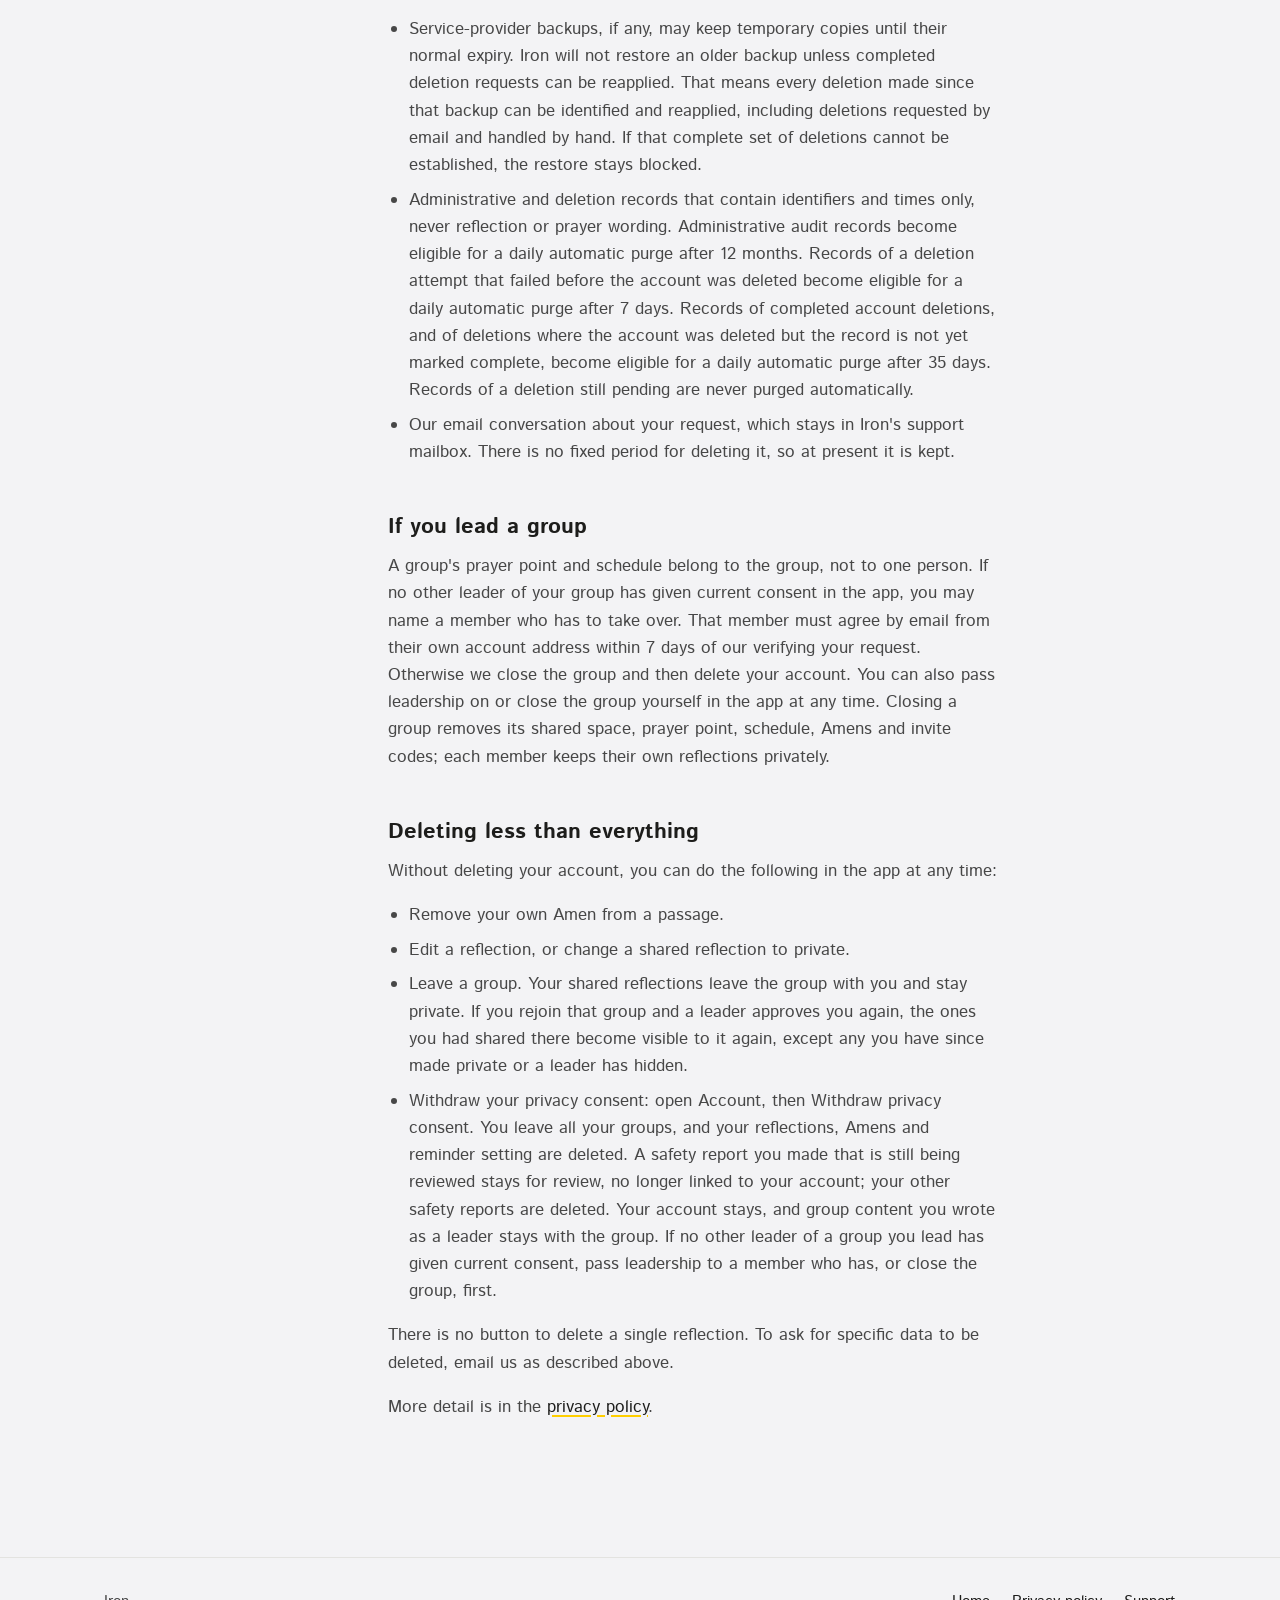
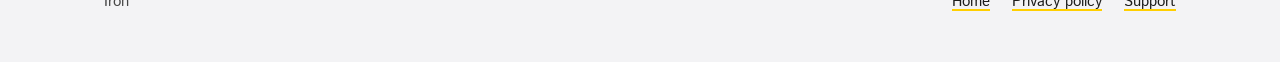
==== commit 56da8acf: "Publish the v4 privacy policy and deletion page, effective 2026-11-06 Matches the Iron v10 app's not" ====
--- a/delete-account.html
+++ b/delete-account.html
@@ -82,7 +82,7 @@
           <li>Your reminder setting</li>
           <li>Your consent records</li>
           <li>Your community rules acceptance</li>
-          <li>Reports you sent, and reports about your account</li>
+          <li>Reports you sent, except one still being reviewed, which stays for review no longer linked to your account; and reports about your account</li>
         </ul>
       </section>
 
@@ -97,7 +97,7 @@
 
       <section id="leaders">
         <h2>If you lead a group</h2>
-        <p>A group's prayer point and schedule belong to the group, not to one person. If you are the only leader, we will ask whether you want to pass leadership to another member or close the group before your account is deleted. Closing a group removes its shared space, prayer point, schedule, Amens and invite codes; each member keeps their own reflections privately.</p>
+        <p>A group's prayer point and schedule belong to the group, not to one person. If no other leader of your group has given current consent in the app, you may name a member who has to take over. That member must agree by email from their own account address within 7 days of our verifying your request. Otherwise we close the group and then delete your account. You can also pass leadership on or close the group yourself in the app at any time. Closing a group removes its shared space, prayer point, schedule, Amens and invite codes; each member keeps their own reflections privately.</p>
       </section>
 
       <section id="partial">
@@ -106,7 +106,8 @@
         <ul>
           <li>Remove your own Amen from a passage.</li>
           <li>Edit a reflection, or change a shared reflection to private.</li>
-          <li>Leave a group. Your shared reflections leave the group with you and stay private.</li>
+          <li>Leave a group. Your shared reflections leave the group with you and stay private. If you rejoin that group and a leader approves you again, the ones you had shared there become visible to it again, except any you have since made private or a leader has hidden.</li>
+          <li>Withdraw your privacy consent: open Account, then Withdraw privacy consent. You leave all your groups, and your reflections, Amens and reminder setting are deleted. A safety report you made that is still being reviewed stays for review, no longer linked to your account; your other safety reports are deleted. Your account stays, and group content you wrote as a leader stays with the group. If no other leader of a group you lead has given current consent, pass leadership to a member who has, or close the group, first.</li>
         </ul>
         <p>There is no button to delete a single reflection. To ask for specific data to be deleted, email us as described above.</p>
         <p>More detail is in the <a href="privacy.html">privacy policy</a>.</p>
